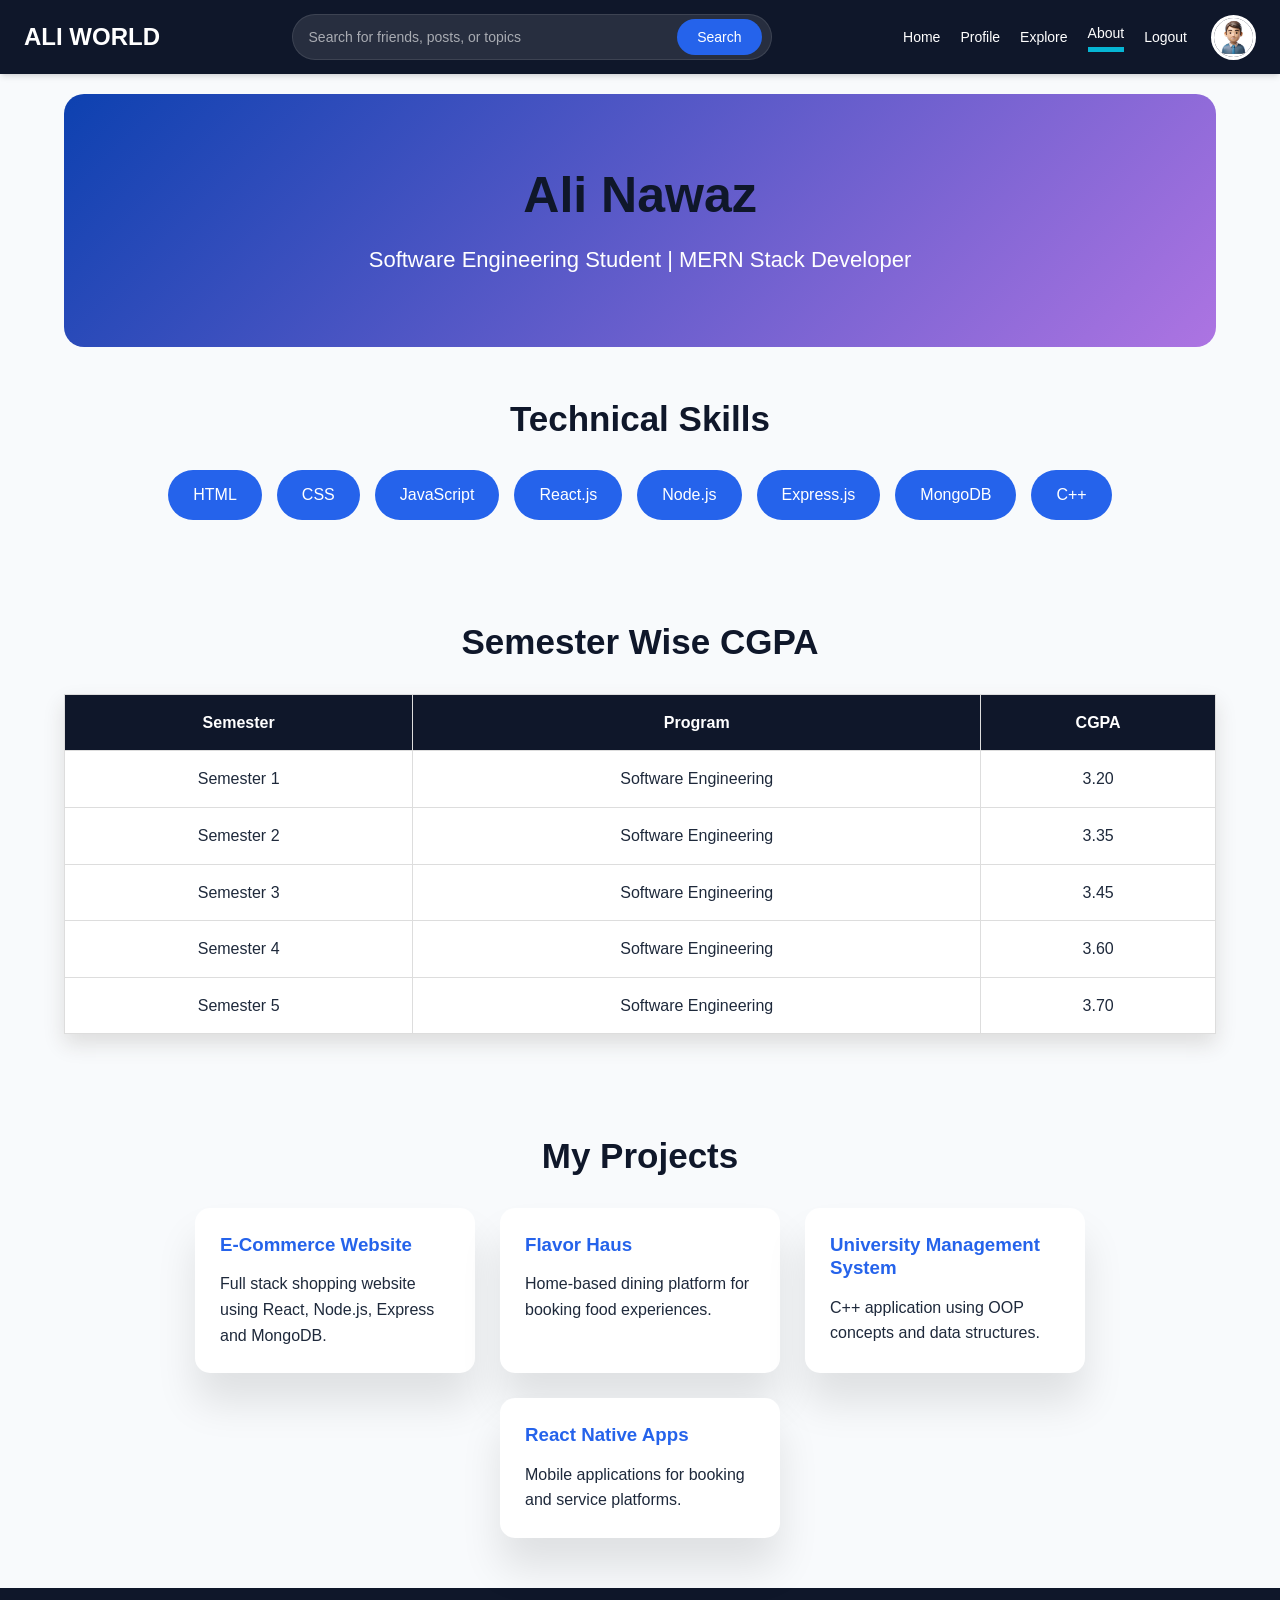
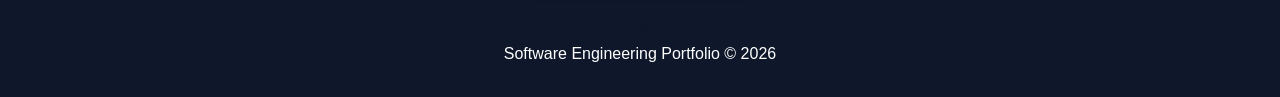
==== about.html @ 3eafa237 "Initial commit" ====
<!DOCTYPE html>
<html lang="en">

<head>

<meta charset="UTF-8">
<meta name="viewport" content="width=device-width, initial-scale=1.0">
 <link rel="stylesheet" href="styles.css">
<title>Ali Nawaz Portfolio</title>


<style>

/* ===== Reset ===== */

*{
    margin:0;
    padding:0;
    box-sizing:border-box;
}

body{
    font-family:Arial, Helvetica, sans-serif;
    background:#f8fafc;
    color:#1e293b;
}

/*
.sticky-header{

    position:sticky;
    top:0;
    z-index:100;
    background:#0f172a;

    padding:15px 0;

}

.container{
    width:90%;
    max-width:1200px;

    margin:auto;

}

.header-container{

    display:flex;
    align-items:center;
    justify-content:space-between;
    gap:25px;

}


.logo{

    color:white;

    font-size:30px;
    font-weight:bold;
    text-decoration:none;

}



.logo span{

    color:#38bdf8;

}



.search-form{

    display:flex;
    flex:1;
    max-width:400px;
}


.search-input{

    width:100%;
    padding:10px 15px;
    border:1px solod ;
    outline:none;

    border-radius:8px 0 0 8px;

}
/*
.search-input::placeholder{
    background-color: #1e293b;
}
    */

.search-input:focus{

         background-color: #928c97;
         color:black;
         box-shadow:0 10px 20px #ddd;
         transition: all 0.15s cubic-bezier(0.4, 0, 0.2, 1);
}



.search-btn{
    padding:10px 20px;
    border:none;
    background:#2563eb;
    color:white;

    cursor:pointer;
    border-radius:0 8px 8px 0;

}
.search-btn:hover{
    background-color: #38bdf8;
}

*/


.header-right{
    display:flex;
    align-items:center;
    gap:20px;
}


.nav-links{
    display:flex;
    gap:20px;

}

.nav-link{
    color:white;
    text-decoration:none;

}


.nav-link:hover,
.active{

    color:#38bdf8;
}


.header-avatar{

    width:45px;

    height:45px;
    border-radius:50%;
    object-fit:cover;
    border:3px solid white;

}



.hero{

    padding:70px 20px;
    margin-top: 20px;
    text-align:center;
      border-radius:20px;
    background:

    linear-gradient(
        135deg,
        #0d41b0,
        #ad74e2
    );

    color:white;

}

.hero h1{
    font-size:50px;
}

.hero p{
    margin-top:15px;
    font-size:22px;
}








section{

    width:90%;

    max-width:1200px;

    margin:auto;

    padding:50px 0;

}



.title{

    text-align:center;

    font-size:35px;

    margin-bottom:30px;

}





/* ===== Skills Flex ===== */


.skills{

    display:flex;

    flex-wrap:wrap;

    justify-content:center;

    gap:15px;

}



.skill{

    background:#2563eb;

    color:white;

    padding:12px 25px;

    border-radius:30px;

}





/* ===== CGPA Table ===== */


table{

    width:100%;

    border-collapse:collapse;

    background:white;
    box-shadow:0 10px 20px #ddd;

}


th{
    background:#0f172a;
    color:white;

}



th,td{

    padding:15px;
    text-align:center;
    border:1px solid #ddd;

}


tr:hover{
    background:#eff6ff;

}





/* ===== Projects Flex ===== */


.projects{
    display:flex;
    flex-wrap:wrap;
    justify-content:center;
    gap:25px;

}

.card{
    width:280px;
    background:white;

    padding:25px;

    border-radius:15px;
    box-shadow:0 30px 40px rgba(0,0,0,.1);
    transition:.3s;

}

.card:hover{
    transform:translateY(10px);
}


.card h3{
    color:#2563eb;
    margin-bottom:15px;

}

/* Footer */


footer{

    background:#0f172a;

    color:white;
    text-align:center;
    padding:30px;

}

/*
.nav-link{
    
}
*/


@media(max-width:900px){
.header-container{
    flex-direction:column;
}
.header-right{
    flex-direction:column;
}
.nav-links{
    flex-wrap:wrap;
    justify-content:center;
}


}
</style>
</head>
<body>


<!--------------

/*
<header class="sticky-header">
<div class="container header-container">


<a href="#" class="logo">
ALI<span>World</span>
</a>


<form class="search-form">

<input 
type="text"
class="search-input"
placeholder="Search..."
>
 
<button class="search-btn">
Search
</button>

</form>




<div class="header-right">

<nav class="nav-links">

          <a class="nav-link " href="index.html">Home</a>
          <a class="nav-link" href="profile.html">Profile</a>
          <a class="nav-link" href="explore.html">Explore</a>
             <a href="about.html" class="nav-link active">About</a>
          <a class="nav-link" href="auth.html">Logout</a>
        </nav>

</nav>


<img src="avatar.jfif" class="header-avatar">


</div>


</div>

</header>

---->

 <header class="sticky-header">
    <div class="container header-container">
      <div class="logo">
        ALI WORLD
      </div>
      
      <form class="search-form">
        <input type="search"  class="search-input" name="search" placeholder="Search for friends, posts, or topics">
        <button type="submit" class="search-btn" style="border-radius:19px; margin-right:5px">Search</button>
      
      </form>
      
      <div class="header-right">
        <nav class="nav-links" aria-label="main navigation">
          <a class="nav-link" href="index.html">Home</a>
          <a class="nav-link" href="profile.html">Profile</a>
          <a class="nav-link" href="explore.html">Explore</a>
             <a href="about.html" class="nav-link active">About</a>
          <a class="nav-link" href="auth.html">Logout</a>
        </nav>
        
        <img src="./images/avatar.jfif" alt="Profile avatar" class="header-avatar">
      </div>
    </div>
  </header>



<section class="hero">

<h1>
Ali Nawaz
</h1>


<p>
Software Engineering Student | MERN Stack Developer
</p>


</section>






<!-- Skills -->


<section id="skills">


<h2 class="title">
Technical Skills
</h2>


<div class="skills">


<div class="skill">HTML</div>

<div class="skill">CSS</div>

<div class="skill">JavaScript</div>

<div class="skill">React.js</div>

<div class="skill">Node.js</div>

<div class="skill">Express.js</div>

<div class="skill">MongoDB</div>

<div class="skill">C++</div>


</div>


</section>







<!-- CGPA -->


<section id="education">

<h2 class="title">
Semester Wise CGPA
</h2>

<table>
   <tr>
      <th>Semester</th>
      <th>Program</th>
      <th>CGPA</th>

   </tr>

   <tr>
      <td>Semester 1</td>
      <td>Software Engineering</td>
      <td>3.20</td>
   </tr>

    <tr>
      <td>Semester 2</td>
      <td>Software Engineering</td>
    <td>3.35</td>
    </tr>

     <tr>
       <td>Semester 3</td>
       <td>Software Engineering</td>
       <td>3.45</td>
     </tr>

     <tr>
       <td>Semester 4</td>
        <td>Software Engineering</td>
      <td>3.60</td>
      </tr>

      <tr>
        <td>Semester 5</td>
        <td>Software Engineering</td>
        <td>3.70</td>
    </tr>
</table>

</section>




<!-- Projects -->


<section id="projects">
    <h2 class="title">
         My Projects
    </h2>

        <div class="projects">
            <div class="card">
                <h3>E-Commerce Website</h3>

            <p>
            Full stack shopping website using React,
            Node.js, Express and MongoDB.
            </p>

        </div>


           <div class="card">
                <h3>Flavor Haus</h3>
                 <p>
                     Home-based dining platform for booking
                     food experiences.
                </p>

            </div>


             <div class="card">
               <h3>University Management System</h3>
                <p>
                  C++ application using OOP concepts 
                and data structures.
                    </p>

              </div>




                <div class="card">
                 <h3>React Native Apps</h3>
                 <p>
                    Mobile applications for booking and
                     service platforms.
                </p>

                </div>
          </div>

</section>



<footer>

<h3>Ali Nawaz</h3>

<p>
Software Engineering Portfolio © 2026
</p>

</footer>



</body>

</html>
---- styles.css ----
@import url('https://fonts.googleapis.com/css2?family=Inter:wght@300;400;500;600;700&display=swap');

/* CSS Reset */
* {
    box-sizing: border-box;
    margin: 0;
    padding: 0;
}

/* CSS Variables */
:root {
    --primary: #4f46e5;
    --primary-hover: #4338ca;
    --primary-light: rgba(235, 97, 131, 0.212);
    --text: #0f172a;
    --text-muted: #64748b;
    --text-light: #f8fafc;
    --bg: #f1f5f9;
    --border: #e2e8f0;
    --card: #ffffff;
    --accent: #06b6d4;
    --accent-hover: #0891b2;
    --header-bg: #0f172a;
    
    /* Shadows */
    --shadow-sm: 0 1px 3px 0 rgba(0, 0, 0, 0.1), 0 1px 2px -1px rgba(0, 0, 0, 0.1);
    --shadow-md: 0 4px 6px -1px rgba(0, 0, 0, 0.1), 0 2px 4px -2px rgba(0, 0, 0, 0.1);
    --shadow-lg: 0 10px 15px -3px rgba(0, 0, 0, 0.1), 0 4px 6px -4px rgba(0, 0, 0, 0.1);
    --shadow-xl: 0 20px 25px -5px rgba(0, 0, 0, 0.1), 0 8px 10px -6px rgba(0, 0, 0, 0.1);
    
    /* Transitions */
    --transition-all: all 0.3s cubic-bezier(0.4, 0, 0.2, 1);
    --transition-fast: all 0.15s cubic-bezier(0.4, 0, 0.2, 1);
}

/* Base Styles */
body {
    font-family: 'Inter', sans-serif;
    font-size: 16px;
    line-height: 1.6;
    color: var(--text);
    background-color: var(--bg);
}

a {
    color: inherit;
    text-decoration: none;
}

/* Layout MAIN Container */
.container {
    max-width: 1400px;
    margin: 0 auto;
    padding: 0 1.5rem;
    width: 100%;
}

/* Typography Helpers */
h1, h2, h3, h4, h5, h6 {
    font-weight: 700;
    color: var(--text);
    line-height: 1.25;
}

/* Reusable Buttons */
.btn {
    display: inline-flex;
    align-items: center;
    justify-content: center;
    padding: 0.625rem 1.25rem;
    font-size: 0.875rem;
    font-weight: 500;
    border-radius: 8px;
   
    cursor: pointer;
    transition: var(--transition-fast);
    text-decoration: none;
    outline: none;
}

.btn-primary {
    background-color: var(--primary);
    color: white;
}

.btn-primary:hover {
    background-color: var(--primary-hover);
}

.btn-primary:active {
    transform: scale(0.96);
}

.btn-secondary {
    background-color: transparent;
    border-color: var(--primary);
    color: var(--primary);
}

.btn-secondary:hover {
    background-color: var(--primary-light);
}

.btn-secondary:active {
    transform: scale(0.96);
}

.btn-ghost {
    background-color: transparent;
    color: var(--text-muted);
}

.btn-ghost:hover {
    background-color: rgba(0, 0, 0, 0.04);
    color: var(--text);
}

.btn-ghost:active {
    transform: scale(0.96);
}

.btn-full {
    width: 100%;
}

/* Sticky Header */
.sticky-header {
    position: sticky;
    top: 0;
    z-index: 100;
    background-color: var(--header-bg);
    color: white;
    box-shadow: var(--shadow-md);
    padding: 0.875rem 0;
}

.header-container {
    display: flex;
    align-items: center;
    justify-content: space-between;
    gap: 1rem;
}

.logo {
    font-size: 1.5rem;
    font-weight: 700;
    color: #ffffff;
    display: flex;
   
    align-items: center;
    gap: 0.5rem;
}


.logo:hover{
     text-decoration: underline;
     color:#1e1b4b;
}



/* Search Bar in Header */
.search-form {
    display: flex;
    align-items: center;
    max-width: 480px;
    width: 100%;
    background-color: rgba(255, 255, 255, 0.1);
    border-radius: 9999px;
    padding: 0.25rem 0.25rem 0.25rem 1rem;
    border: 1px solid rgba(255, 255, 255, 0.1);
    transition: var(--transition-fast);
}

.search-form:focus-within {
    background-color: rgba(255, 255, 255, 0.15);
    border-color: rgba(255, 255, 255, 0.25);
}

.search-input {
    flex: 1;
    background: transparent;
    border: none;
    color: white;
    font-size: 0.875rem;
    outline: none;
}

.search-input::placeholder {
    color: rgba(255, 255, 255, 0.6);
}

.search-btn {
    background-color: var(--primary);
    color: white;
    border: none;
    border-radius: 9999px;
    padding: 0.4rem 1.25rem;
    font-size: 0.875rem;
    font-weight: 500;
    cursor: pointer;
    transition: var(--transition-fast);
}


.search-btn:hover {
    background-color: var(--primary-hover);
}

/* Header Right Area */
.header-right {

    /*--------padding-r: 190px;------------------*/
    
    display: flex;
    align-items: center;
    gap: 1.5rem;
}

.nav-links {
    display: flex;
    align-items: center;
    gap: 1.25rem;
}

.nav-link {
    color: rgba(255, 255, 255, 0.8);
    font-size: 0.875rem;
    font-weight: 500;
    transition: var(--transition-fast);
}

.nav-link:hover, .nav-link.active {
    color: white;
}

.nav-link.active {
    border-bottom: 5px solid var(--accent);
    padding-bottom: 2px;
}


.header-avatar {
    width: 43px;
    height: 43px;

    border-radius: 50%;
    border: 2px solid var(--accent);
   
    cursor: pointer;
    transition: var(--transition-fast);
}

.header-avatar:hover {
    transform: scale(1.05);
}

/*-------------------------Header-----------------*/

/* Page Layout Grid */
.page-layout {
    display: grid;
    grid-template-columns: 1fr;
    gap: 1.5rem;
    padding: 2rem 0;
}


/* Left Side */
.left-sidebar {
    display: flex;
    flex-direction: column;
    gap: 1.5rem;
}

.profile-card {
    background: var(--card);
    border-radius: 16px;
    box-shadow: var(--shadow-sm);
    padding: 1.5rem;
    text-align: center;
    border: 1px solid var(--border);
}


.profile-card-avatar {
    width: 96px;
    height: 96px;
    border-radius: 50%;
    border: 5px solid var(--primary);
    padding: 2px;
    object-fit: cover;
    margin: 0 auto 1rem;

    animation: rotateborder 2s linear 10;
}
@keyframes rotateborder {
    from {
        transform: rotate(0deg);
    }
    to {
        transform: rotate(360deg);
    }
}

/*

.profile-card-avatar {
    position: relative;
    width: 96px;
    height: 96px;
    margin: 0 auto 1rem;
}

.profile-card-avatar img {
    width: 100%;
    height: 100%;
    border-radius: 50%;
    object-fit: cover;
    display: block;
}

.profile-card-avatar::before {
    content: "";
    position: absolute;
    inset: -6px;
    border: 6px solid var(--primary);
    border-top-color: #ff9800;
    border-radius: 50%;
    animation: rotateBorder 2s linear infinite;
}

@keyframes rotateBorder {
    from {
        transform: rotate(0deg);
    }
    to {
        transform: rotate(360deg);
    }
}

*/


.profile-card-name {
    font-size: 1.25rem;
    font-weight: 700;
    margin-bottom: 0.25rem;
}

.profile-card-title {
    font-size: 0.875rem;
    color: var(--text-muted);
    margin-bottom: 1.25rem;
}

.sidebar-stats {
    display: grid;
    grid-template-columns: repeat(3, 1fr);
    gap: 0.5rem;
    margin-bottom: 1.25rem;
}

.sidebar-stat-box {
    background-color: var(--bg);
    border-radius: 8px;
    padding: 0.5rem;
    text-align: center;
}

.sidebar-stat-num {
    display: block;
    font-size: 1rem;
    font-weight: 700;
    color: var(--text);
}

.sidebar-stat-label {
    font-size: 0.75rem;
    color: var(--text-muted);
}

.profile-card-bio {
    background: #f8fafc;
    border-left: 3px solid var(--accent);
    padding: 0.75rem 1rem;
    text-align: left;
    font-size: 0.875rem;
    color: var(--text-muted);
    border-radius: 0 8px 8px 0;
    margin-bottom: 1.25rem;
    line-height: 1.5;
}

.sidebar-menu {
    background: var(--card);
    border-radius: 12px;
    box-shadow: var(--shadow-sm);
    padding: 0.75rem;
    border: 1px solid var(--border);
    display: flex;
    flex-direction: column;
    gap: 0.25rem;
}






.menu-item {
    display: flex;
    align-items: center;
    gap: 0.75rem;
    padding: 0.75rem 1rem;
    border-radius: 8px;
    font-size: 0.875rem;
    font-weight: 500;
    color: var(--text-muted);
    transition: var(--transition-fast);
}

.menu-item:hover, .menu-item.active {
    background-color: var(--bg);
    color: var(--primary);
}

.menu-item svg {
    width: 20px;
    height: 20px;
    fill: currentColor;
}

/* Feed Column */
.main-feed {
    display: flex;
    flex-direction: column;
    gap: 1.5rem;
}

.feed-header {
    display: flex;
    align-items: center;
    justify-content: space-between;
    background: var(--card);
    padding: 1rem 1.5rem;
    border-radius: 12px;
    border: 1px solid var(--border);
    box-shadow: var(--shadow-sm);
}

.feed-title {
    font-size: 1.25rem;
    font-weight: 700;
}

.feed-actions {
    display: flex;
    gap: 0.5rem;
}

.action-circle-btn {
    width: 40px;
    height: 40px;
    border-radius: 80%;
    background-color: var(--primary);
    color: white;
    
    border: none;
    display: flex;

    align-items: center;
    justify-content: center;
    cursor: pointer;
    transition: var(--transition-fast);
}

.action-circle-btn:hover {
    background-color: var(--primary-hover);
    transform: translateY(-2px);
}

.action-circle-btn:active {
    transform: translateY(0) scale(0.95);
}

.action-circle-btn.btn-cyan {
    background-color: var(--accent);
}

.action-circle-btn.btn-cyan:hover {
    background-color: var(--accent-hover);
}


/*  posting and images
*/
.post-card {
    background: var(--card);
    border-radius: 19px;
    border: 1px solid var(--border);
    box-shadow: var(--shadow-sm);
    padding: 1.5rem;
    transition: var(--transition-all);
}

.post-card:hover {
    transform: translateY(7px);
    box-shadow: var(--shadow-lg);
}

.post-author {
    display: flex;
    align-items: center;
    gap: 0.75rem;
    margin-bottom: 1rem;
}

.author-avatar {
    width: 40px;
    height: 40px;
    border-radius: 50%;
    object-fit: cover;
}

.author-info {
    display: flex;
    flex-direction: column;
}

.author-name {
    font-size: 0.875rem;
    font-weight: 600;
}

.text-muted {
    color: var(--text-muted);
}

.post-time {
    font-size: 0.75rem;
    color: var(--text-muted);
}

.post-title {
    font-size: 1.125rem;
    font-weight: 700;
    color: var(--primary);
    margin-bottom: 0.5rem;
}

.post-content {
    font-size: 0.95rem;
    color: var(--text);
    margin-bottom: 1rem;
    line-height: 1.6;
}

.post-image {
    width: 100%;
    border-radius: 14px;
    margin-bottom: 1rem;
    object-fit: cover;
    max-height: 360px;
}

.post-footer {
    display: flex;
    align-items: center;
    justify-content: space-between;
    padding-top: 1rem;
    border-top: 1px solid var(--border);
}

.post-actions {
    display: flex;
    gap: 0.5rem;
    width: 100%;
}

.post-action-btn {
    flex: 1;
    display: flex;
    align-items: center;
    justify-content: center;
    gap: 0.5rem;
    
    padding: 0.625rem;
    background: transparent;
    border: none;
    border-radius: 8px;
    color: var(--text-muted);
    font-size: 0.875rem;
    font-weight: 500;
    cursor: pointer;
    transition: var(--transition-fast);
}

.post-action-btn:hover {
    background-color: var(--bg);
    color: var(--primary);
}

.post-action-btn:active {
    transform: scale(0.95);
}

.post-action-btn svg {
    width: 18px;
    height: 18px;
    
}










/* Right Sidebar (Suggestions / Trends) */
.right-sidebar {
    display: flex;
    flex-direction: column;
    gap: 1.5rem;
}

.sidebar-widget {
    background: var(--card);
    border-radius: 12px;
    box-shadow: var(--shadow-sm);
    padding: 1.5rem;
    border: 1px solid var(--border);
}

.widget-title {
    font-size: 1rem;
    font-weight: 700;
    margin-bottom: 1rem;
    padding-bottom: 0.5rem;
    border-bottom: 1px solid var(--border);
}

.suggestion-list {
    display: flex;
    flex-direction: column;
    gap: 1rem;
}

.suggestion-item {
    display: flex;
    align-items: center;
    justify-content: space-between;
}

.suggestion-user {
    display: flex;
    align-items: center;
    gap: 0.75rem;
}

.suggestion-avatar {
    width: 36px;
    height: 36px;
    border-radius: 50%;
    object-fit: cover;
}

.suggestion-details {
    display: flex;
    flex-direction: column;
}

.suggestion-name {
    font-size: 0.875rem;
    font-weight: 600;
}

.suggestion-mutual {
    font-size: 0.75rem;
    color: var(--text-muted);
}

.trend-list {
    display: flex;
    flex-direction: column;
    gap: 0.75rem;
}

.trend-item {
    display: flex;
    flex-direction: column;
}

.trend-tag {
    font-size: 0.875rem;
    font-weight: 600;
    color: var(--primary);
}

.trend-posts {
    font-size: 0.75rem;
    color: var(--text-muted);
}



.footer {
    text-align: center;
    padding: 1.5rem 0;
    color: var(--text-muted);
    font-size: 0.95rem;
    color:white;
    background:linear-gradient(to right, rgb(220, 233, 40), rgb(1, 9, 53));;
}









/* Now Profile Page Layout */
.profile-container {
    max-width: 1000px;
    margin: 2rem auto;
    padding: 0 1.5rem;
}

.profile-header {
    background: var(--card);
    border-radius: 16px;
    border: 1px solid var(--border);
    box-shadow: var(--shadow-sm);
    overflow: hidden;
    margin-bottom: 2rem;
}

/* 
.cover-image {
    position: relative;
    height: 260px;
    background: linear-gradient(135deg, #4f46e5 0%, #d91ddf 100%);
    overflow: hidden;
}

.cover-image::after {
    content: '';
    position: absolute;
    top: 0;
    left: 0;
    width: 100%;
    height: 100%;
    background: linear-gradient(to bottom, rgba(15, 23, 42, 0) 40%, rgba(186, 27, 85, 0.65) 100%);
    pointer-events: none;
}
*/

.cover-image {
    position:relative;
    height:300px;
    overflow:hidden;
}


.cover-image::before {

    content:"";

    position:absolute;
    inset:0;

    background-size:cover;
    background-position:center;

    animation:bgChange 10s infinite;

}


@keyframes bgChange {

    0%,45% {
        background-image:url("ia.jfif");
    }

    55%,100% {
        background-image:url("images11.jfif");
    }

}

.profile-info-section {
    position: relative;
    padding: 0 2rem 2rem;
    text-align: center;
}

.profile-avatar-wrapper {
    position: relative;
    margin-top: -99px;
    display: inline-block;
    z-index: 10;
}



/*
.profile-avatar {
    width: 150px;
    height: 150px;
    border-radius: 50%;

    border: 7px solid var(--card);
    box-shadow: var(--shadow-lg);
    object-fit: cover;
    background-color: var(--card);
}
*/
.profile-avatar-wrapper {
    width: 164px;
    height: 164px;

    border-radius: 50%;
    position: relative;

    display: flex;
    justify-content: center;
    align-items: center;

    overflow: hidden;
}


/* Rotating border */
.profile-avatar-wrapper::before {

    content: "";

    position: absolute;

    width: 200%;
    height: 200%;

    background: conic-gradient(
        var(--primary),
        #0f020d,
        #ff00aa,
        var(--primary)
    );

    animation: rotateBorder 3s linear infinite;
}


/* Image */
.profile-avatar {

    width: 150px;
    height: 150px;

    border-radius: 50%;

    object-fit: cover;

    background-color: var(--card);

    position: absolute;

    z-index: 1;

    border: 12px solid var(--card);

    box-shadow: var(--shadow-lg);
}


@keyframes rotateBorder {

    from {
        transform: rotate(0deg);
    }

    to {
        transform: rotate(360deg);
    }

}


.profile-name {
    font-size: 1.75rem;
    font-weight: 700;
    margin-top: 1rem;
}

.profile-tagline {
    font-size: 1rem;
    color: var(--text-muted);
    margin-top: 0.25rem;
}

.profile-stats-row {
    display: flex;
    justify-content: center;
    gap: 7rem;
    margin-top: 1.5rem;
    padding: 1rem 2rem;
    background: linear-gradient(135deg, #4f46e5 0%, #f003f8 100%);
    border-radius: 12px;
}





.profile-stat-item {
    display: flex;
    flex-direction: column;
    align-items: center;
}

.profile-stat-number {
    font-size: 1.5rem;
    font-weight: 700;
    color: var(--text);
}

.profile-stat-label {
    font-size: 0.875rem;
    color: var(--text-muted);
    text-transform: uppercase;
    letter-spacing: 0.05em;
    margin-top: 0.125rem;
}

.profile-actions-row {
    display: flex;
    justify-content: center;
    gap: 1rem;
    margin-top: 1.5rem;
}




.profile-content-section {
    background: var(--card);
    border-radius: 16px;
    border: 1px solid var(--border);
    box-shadow: var(--shadow-sm);
    padding: 2rem;
}

.section-title {
    font-size: 1.25rem;
    font-weight: 700;
    margin-bottom: 1.5rem;
    display: flex;
    align-items: center;
    gap: 0.5rem;
}

.section-title span {
    color: var(--text-muted);
    font-weight: 200;
}



.post-grid {
    display: grid;
   /* grid-template-columns: repeat(auto-fill, minmax(250px, 1fr)); */ 
      grid-template-columns: repeat(3, 255px);
    gap: 1.25rem;
}

.grid-item {
    position: relative;
    border-radius: 12px;
    overflow: hidden;
    aspect-ratio: 1 / 1;
    cursor: pointer;
    box-shadow: var(--shadow-sm);
}

.grid-item img {
    width: 100%;
    height: 100%;
    object-fit: cover;
    transition: var(--transition-all);
}



.grid-item-overlay {
    position: absolute;
    top: 0;
    left: 0;
    width: 100%;
    height: 100%;
    background-color: rgba(150, 147, 214, 0.85);
    display: flex;
    align-items: center;
    justify-content: center;
    gap: 1.5rem;
    opacity: 0;
    color: white;
    font-weight: 600;
    transition: var(--transition-all);
}

.grid-item:hover img {
    transform: scale(1.08);
}

.grid-item:hover .grid-item-overlay {
    opacity: 1;
}
















     /* Auth Page Styles */
.auth-wrapper {
    width: 100%;
    height: 100%;
    display: flex;
    flex-direction: column;
    align-items: center;
    justify-content: center;
    background: radial-gradient(circle at 10% 20%, #6b67a0 0%, #0f172a 90%);
    padding: 2rem 1.5rem;
    color: white;
}

.auth-header {
    text-align: center;
    margin-bottom: 2rem;
}

.auth-logo {
    font-size: 2.25rem;
    font-weight: 800;
    color: white;
    margin-bottom: 0.5rem;
}

.auth-logo span {
    color: var(--accent);
}

.auth-subtitle {
    color: black;
    font-size: 1rem;
}

.auth-card {
    width: 100%;
    max-width: 520px;
    background-color: var(--card);
    color: var(--text);
    border-radius: 20px;
    box-shadow: var(--shadow-xl);
    padding: 2.5rem;
    border: 1px solid rgba(255, 255, 255, 0.05);
}

.auth-card-title {
    font-size: 1.5rem;
    font-weight: 700;
    text-align: center;
    margin-bottom: 2rem;
    color: var(--text);
}


.auth-form {
    display: flex;
    flex-direction: column;
    gap: 1.25rem;
}

.form-group {
    display: flex;
    flex-direction: column;
    gap: 0.5rem;
}

.form-label {
    font-size: 0.875rem;
    font-weight: 600;
    color: var(--text);
}

.form-control {
    width: 100%;
    padding: 0.75rem 1rem;
    font-size: 0.95rem;
    color: var(--text);
    background-color: var(--bg);
    border: 1px solid var(--border);
    border-radius: 8px;
    outline: none;
    transition: var(--transition-fast);
}



.form-control::placeholder {
    color: var(--text-muted);
}

.form-control:focus {
    border-color: var(--primary);
    box-shadow: 0 0 0 4px rgba(79, 70, 229, 0.15);
    background-color: white;
}



.auth-footer-link {
    text-align: center;
    margin-top: 1.5rem;
    font-size: 0.875rem;
    color: var(--text-muted);
}

.auth-footer-link a {
    color: var(--primary);
    font-weight: 600;
    transition: var(--transition-fast);
}

.auth-footer-link a:hover {
    color: var(--primary-hover);
    text-decoration: underline;
}

.auth-footer-copyright {
    margin-top: 3rem;
    font-size: 0.8125rem;
    color: rgba(255, 255, 255, 0.4);
    text-align: center;
}















/* Explore Page*/
.exploremain {
    background: linear-gradient(135deg, #1e3a8a 0%, #1e1b4b 100%);
    color: white;
    padding: 3.5rem 2rem;
    border-radius: 12px;
    text-align: center;
    margin-bottom: 2rem;
    position: relative;
    border: 1px solid rgba(255, 255, 255, 0.05);
    box-shadow: var(--shadow-md);
}

.exploremain h1 {
    font-size: 2.25rem;
    font-weight: 800;
    color: white;
    margin-bottom: 0.75rem;
    position: relative;
    display: inline-block;
}




.exploremain p {
    font-size: 1.05rem;
    color: rgba(255, 255, 255, 0.85);
    max-width: 600px;
    margin: 0 auto;
    line-height: 1.5;
}

.trending-widget-header {
    background-color: #0f172a;
    color: white;
    padding: 1rem 1.5rem;
    font-weight: 700;
    font-size: 1.125rem;
    border-bottom: 1px solid var(--border);
}

.trending-topics-body {
    display: flex;
    flex-direction: column;
    padding: 0.75rem;
    background-color: var(--card);
}

.trending-topic-link {
    padding: 0.75rem 1rem;
    font-size: 0.95rem;
    font-weight: 600;
    color: var(--primary);
    border-radius: 8px;
    transition: var(--transition-fast);
}

.trending-topic-link:hover {
    background-color: var(--bg);
    color: var(--primary-hover);
    padding-left: 1.25rem;
}



.comment-section {
    margin-top: 1.25rem;
    padding-top: 1.25rem;
    border-top: 1px solid var(--border);
    display: flex;
    flex-direction: column;
    gap: 0.75rem;
}

.comment-item {
    display: flex;
    gap: 0.75rem;
    align-items: flex-start;
}

.comment-avatar {
    width: 32px;
    height: 32px;
    border-radius: 50%;
    object-fit: cover;
}

.comment-content {
    background-color: var(--bg);
    padding: 0.625rem 0.875rem;
    border-radius: 12px;
    flex: 1;
}

.comment-author-name {
    font-size: 0.8125rem;
    font-weight: 700;
    color: var(--text);
    margin-bottom: 0.125rem;
    display: block;
}

.comment-text {
    font-size: 0.875rem;
    color: var(--text);
    line-height: 1.4;
}

.comment-input-wrapper {
    display: flex;
    align-items: center;
    gap: 0.75rem;
    margin-top: 0.5rem;
}

.comment-input-avatar {
    width: 32px;
    height: 32px;
    border-radius: 50%;
    object-fit: cover;
}

.comment-input-field {
    flex: 1;
    background-color: var(--bg);
    border: 1px solid var(--border);
    border-radius: 20px;
    padding: 0.625rem 1rem;
    font-size: 0.875rem;

    outline: none;
    transition: var(--transition-fast);
}

.comment-input-field:focus {
    border-color: var(--primary);
    background-color: white;
    box-shadow: 0 0 0 3px rgba(79, 70, 229, 0.1);
}



/* Responsive by media query*/
@media (min-width: 750px) {
    .page-layout {
        grid-template-columns: 240px 1fr;
    }
    
    .right-sidebar {  
        display: none;
    }
}

@media (min-width: 1024px) {
    .page-layout {
        grid-template-columns: 240px 1fr 280px;
    }
    
    .right-sidebar {
        display: flex;
    }
}
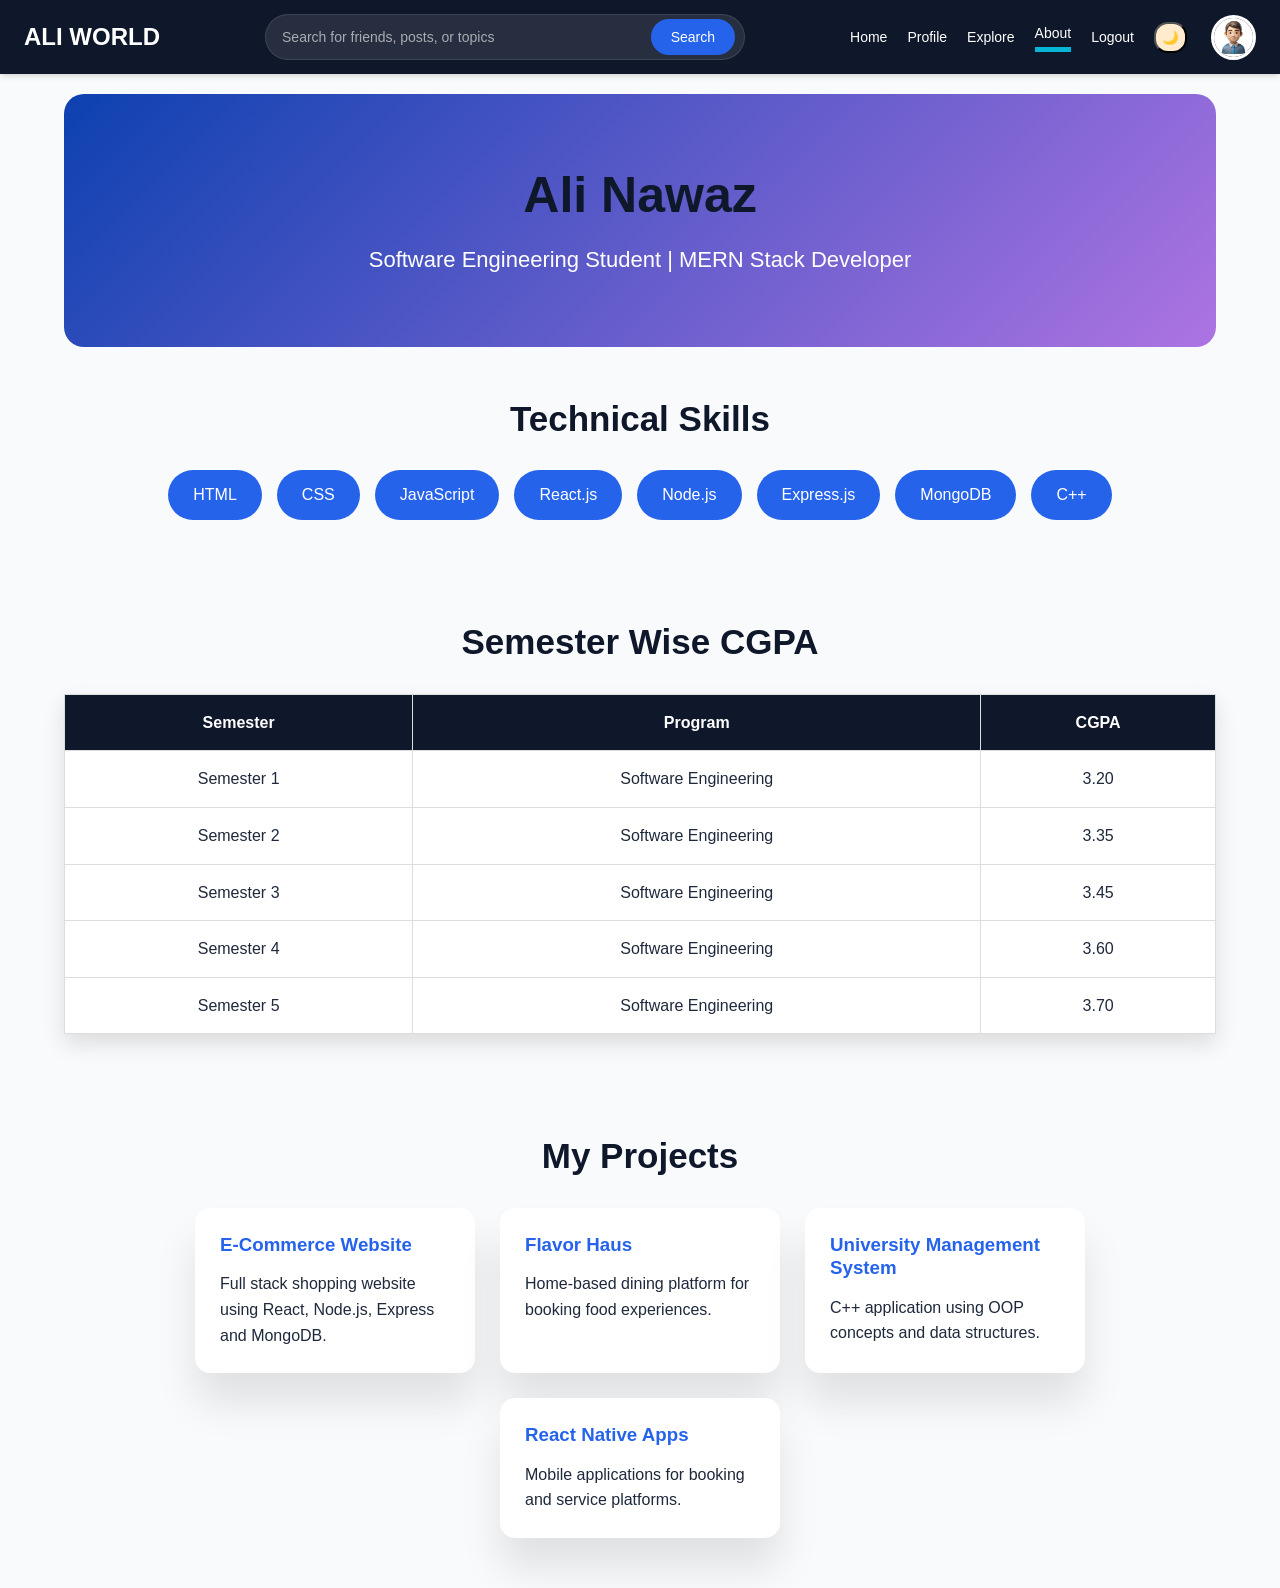
==== commit 038ceee9: "final js" ====
--- a/about.html
+++ b/about.html
@@ -3,29 +3,28 @@
 
 <head>
 
-<meta charset="UTF-8">
-<meta name="viewport" content="width=device-width, initial-scale=1.0">
- <link rel="stylesheet" href="styles.css">
-<title>Ali Nawaz Portfolio</title>
-
-
-<style>
-
-/* ===== Reset ===== */
-
-*{
-    margin:0;
-    padding:0;
-    box-sizing:border-box;
-}
-
-body{
-    font-family:Arial, Helvetica, sans-serif;
-    background:#f8fafc;
-    color:#1e293b;
-}
-
-/*
+    <meta charset="UTF-8">
+    <meta name="viewport" content="width=device-width, initial-scale=1.0">
+    <link rel="stylesheet" href="styles.css">
+    <title>Ali Nawaz Portfolio</title>
+
+
+    <style>
+        /* ===== Reset ===== */
+
+        * {
+            margin: 0;
+            padding: 0;
+            box-sizing: border-box;
+        }
+
+        body {
+            font-family: Arial, Helvetica, sans-serif;
+            background: #f8fafc;
+            color: #1e293b;
+        }
+
+        /*
 .sticky-header{
 
     position:sticky;
@@ -99,283 +98,283 @@
 }
     */
 
-.search-input:focus{
-
-         background-color: #928c97;
-         color:black;
-         box-shadow:0 10px 20px #ddd;
-         transition: all 0.15s cubic-bezier(0.4, 0, 0.2, 1);
-}
-
-
-
-.search-btn{
-    padding:10px 20px;
-    border:none;
-    background:#2563eb;
-    color:white;
-
-    cursor:pointer;
-    border-radius:0 8px 8px 0;
-
-}
-.search-btn:hover{
-    background-color: #38bdf8;
-}
-
-*/
-
-
-.header-right{
-    display:flex;
-    align-items:center;
-    gap:20px;
-}
-
-
-.nav-links{
-    display:flex;
-    gap:20px;
-
-}
-
-.nav-link{
-    color:white;
-    text-decoration:none;
-
-}
-
-
-.nav-link:hover,
-.active{
-
-    color:#38bdf8;
-}
-
-
-.header-avatar{
-
-    width:45px;
-
-    height:45px;
-    border-radius:50%;
-    object-fit:cover;
-    border:3px solid white;
-
-}
-
-
-
-.hero{
-
-    padding:70px 20px;
-    margin-top: 20px;
-    text-align:center;
-      border-radius:20px;
-    background:
-
-    linear-gradient(
-        135deg,
-        #0d41b0,
-        #ad74e2
-    );
-
-    color:white;
-
-}
-
-.hero h1{
-    font-size:50px;
-}
-
-.hero p{
-    margin-top:15px;
-    font-size:22px;
-}
-
-
-
-
-
-
-
-
-section{
-
-    width:90%;
-
-    max-width:1200px;
-
-    margin:auto;
-
-    padding:50px 0;
-
-}
-
-
-
-.title{
-
-    text-align:center;
-
-    font-size:35px;
-
-    margin-bottom:30px;
-
-}
-
-
-
-
-
-/* ===== Skills Flex ===== */
-
-
-.skills{
-
-    display:flex;
-
-    flex-wrap:wrap;
-
-    justify-content:center;
-
-    gap:15px;
-
-}
-
-
-
-.skill{
-
-    background:#2563eb;
-
-    color:white;
-
-    padding:12px 25px;
-
-    border-radius:30px;
-
-}
-
-
-
-
-
-/* ===== CGPA Table ===== */
-
-
-table{
-
-    width:100%;
-
-    border-collapse:collapse;
-
-    background:white;
-    box-shadow:0 10px 20px #ddd;
-
-}
-
-
-th{
-    background:#0f172a;
-    color:white;
-
-}
-
-
-
-th,td{
-
-    padding:15px;
-    text-align:center;
-    border:1px solid #ddd;
-
-}
-
-
-tr:hover{
-    background:#eff6ff;
-
-}
-
-
-
-
-
-/* ===== Projects Flex ===== */
-
-
-.projects{
-    display:flex;
-    flex-wrap:wrap;
-    justify-content:center;
-    gap:25px;
-
-}
-
-.card{
-    width:280px;
-    background:white;
-
-    padding:25px;
-
-    border-radius:15px;
-    box-shadow:0 30px 40px rgba(0,0,0,.1);
-    transition:.3s;
-
-}
-
-.card:hover{
-    transform:translateY(10px);
-}
-
-
-.card h3{
-    color:#2563eb;
-    margin-bottom:15px;
-
-}
-
-/* Footer */
-
-
-footer{
-
-    background:#0f172a;
-
-    color:white;
-    text-align:center;
-    padding:30px;
-
-}
-
-/*
+        .search-input:focus {
+
+            background-color: #928c97;
+            color: black;
+            box-shadow: 0 10px 20px #ddd;
+            transition: all 0.15s cubic-bezier(0.4, 0, 0.2, 1);
+        }
+
+
+
+        .search-btn {
+            padding: 10px 20px;
+            border: none;
+            background: #2563eb;
+            color: white;
+
+            cursor: pointer;
+            border-radius: 0 8px 8px 0;
+
+        }
+
+        .search-btn:hover {
+            background-color: #38bdf8;
+        }
+
+        */ .header-right {
+            display: flex;
+            align-items: center;
+            gap: 20px;
+        }
+
+
+        .nav-links {
+            display: flex;
+            gap: 20px;
+
+        }
+
+        .nav-link {
+            color: white;
+            text-decoration: none;
+
+        }
+
+
+        .nav-link:hover,
+        .active {
+
+            color: #38bdf8;
+        }
+
+
+        .header-avatar {
+
+            width: 45px;
+
+            height: 45px;
+            border-radius: 50%;
+            object-fit: cover;
+            border: 3px solid white;
+
+        }
+
+
+
+        .hero {
+
+            padding: 70px 20px;
+            margin-top: 20px;
+            text-align: center;
+            border-radius: 20px;
+            background:
+
+                linear-gradient(135deg,
+                    #0d41b0,
+                    #ad74e2);
+
+            color: white;
+
+        }
+
+        .hero h1 {
+            font-size: 50px;
+        }
+
+        .hero p {
+            margin-top: 15px;
+            font-size: 22px;
+        }
+
+
+
+
+
+
+
+
+        section {
+
+            width: 90%;
+
+            max-width: 1200px;
+
+            margin: auto;
+
+            padding: 50px 0;
+
+        }
+
+
+
+        .title {
+
+            text-align: center;
+
+            font-size: 35px;
+
+            margin-bottom: 30px;
+
+        }
+
+
+
+
+
+        /* ===== Skills Flex ===== */
+
+
+        .skills {
+
+            display: flex;
+
+            flex-wrap: wrap;
+
+            justify-content: center;
+
+            gap: 15px;
+
+        }
+
+
+
+        .skill {
+
+            background: #2563eb;
+
+            color: white;
+
+            padding: 12px 25px;
+
+            border-radius: 30px;
+
+        }
+
+
+
+
+
+        /* ===== CGPA Table ===== */
+
+
+        table {
+
+            width: 100%;
+
+            border-collapse: collapse;
+
+            background: white;
+            box-shadow: 0 10px 20px #ddd;
+
+        }
+
+
+        th {
+            background: #0f172a;
+            color: white;
+
+        }
+
+
+
+        th,
+        td {
+
+            padding: 15px;
+            text-align: center;
+            border: 1px solid #ddd;
+
+        }
+
+
+        tr:hover {
+            background: #eff6ff;
+
+        }
+
+
+
+
+
+        /* ===== Projects Flex ===== */
+
+
+        .projects {
+            display: flex;
+            flex-wrap: wrap;
+            justify-content: center;
+            gap: 25px;
+
+        }
+
+        .card {
+            width: 280px;
+            background: white;
+
+            padding: 25px;
+
+            border-radius: 15px;
+            box-shadow: 0 30px 40px rgba(0, 0, 0, .1);
+            transition: .3s;
+
+        }
+
+        .card:hover {
+            transform: translateY(10px);
+        }
+
+
+        .card h3 {
+            color: #2563eb;
+            margin-bottom: 15px;
+
+        }
+
+        /* Footer */
+
+
+        footer {
+
+            background: #0f172a;
+
+            color: white;
+            text-align: center;
+            padding: 30px;
+
+        }
+
+        /*
 .nav-link{
     
 }
 */
 
 
-@media(max-width:900px){
-.header-container{
-    flex-direction:column;
-}
-.header-right{
-    flex-direction:column;
-}
-.nav-links{
-    flex-wrap:wrap;
-    justify-content:center;
-}
-
-
-}
-</style>
+        @media(max-width:900px) {
+            .header-container {
+                flex-direction: column;
+            }
+
+            .header-right {
+                flex-direction: column;
+            }
+
+            .nav-links {
+                flex-wrap: wrap;
+                justify-content: center;
+            }
+
+
+        }
+    </style>
 </head>
+
 <body>
 
 
-<!--------------
+    <!--------------
 
 /*
 <header class="sticky-header">
@@ -430,215 +429,200 @@
 
 ---->
 
- <header class="sticky-header">
-    <div class="container header-container">
-      <div class="logo">
-        ALI WORLD
-      </div>
-      
-      <form class="search-form">
-        <input type="search"  class="search-input" name="search" placeholder="Search for friends, posts, or topics">
-        <button type="submit" class="search-btn" style="border-radius:19px; margin-right:5px">Search</button>
-      
-      </form>
-      
-      <div class="header-right">
-        <nav class="nav-links" aria-label="main navigation">
-          <a class="nav-link" href="index.html">Home</a>
-          <a class="nav-link" href="profile.html">Profile</a>
-          <a class="nav-link" href="explore.html">Explore</a>
-             <a href="about.html" class="nav-link active">About</a>
-          <a class="nav-link" href="auth.html">Logout</a>
-        </nav>
-        
-        <img src="./images/avatar.jfif" alt="Profile avatar" class="header-avatar">
-      </div>
-    </div>
-  </header>
-
-
-
-<section class="hero">
-
-<h1>
-Ali Nawaz
-</h1>
-
-
-<p>
-Software Engineering Student | MERN Stack Developer
-</p>
-
-
-</section>
-
-
-
-
-
-
-<!-- Skills -->
-
-
-<section id="skills">
-
-
-<h2 class="title">
-Technical Skills
-</h2>
-
-
-<div class="skills">
-
-
-<div class="skill">HTML</div>
-
-<div class="skill">CSS</div>
-
-<div class="skill">JavaScript</div>
-
-<div class="skill">React.js</div>
-
-<div class="skill">Node.js</div>
-
-<div class="skill">Express.js</div>
-
-<div class="skill">MongoDB</div>
-
-<div class="skill">C++</div>
-
-
-</div>
-
-
-</section>
-
-
-
-
-
-
-
-<!-- CGPA -->
-
-
-<section id="education">
-
-<h2 class="title">
-Semester Wise CGPA
-</h2>
-
-<table>
-   <tr>
-      <th>Semester</th>
-      <th>Program</th>
-      <th>CGPA</th>
-
-   </tr>
-
-   <tr>
-      <td>Semester 1</td>
-      <td>Software Engineering</td>
-      <td>3.20</td>
-   </tr>
-
-    <tr>
-      <td>Semester 2</td>
-      <td>Software Engineering</td>
-    <td>3.35</td>
-    </tr>
-
-     <tr>
-       <td>Semester 3</td>
-       <td>Software Engineering</td>
-       <td>3.45</td>
-     </tr>
-
-     <tr>
-       <td>Semester 4</td>
-        <td>Software Engineering</td>
-      <td>3.60</td>
-      </tr>
-
-      <tr>
-        <td>Semester 5</td>
-        <td>Software Engineering</td>
-        <td>3.70</td>
-    </tr>
-</table>
-
-</section>
-
-
-
-
-<!-- Projects -->
-
-
-<section id="projects">
-    <h2 class="title">
-         My Projects
-    </h2>
+    <header class="sticky-header">
+        <div class="container header-container">
+            <div class="logo">
+                ALI WORLD
+            </div>
+
+            <form class="search-form">
+                <input type="search" class="search-input" name="search"
+                    placeholder="Search for friends, posts, or topics">
+                <button type="submit" class="search-btn" style="border-radius:19px; margin-right:5px">Search</button>
+
+            </form>
+
+            <div class="header-right">
+                <nav class="nav-links" aria-label="main navigation">
+                    <a class="nav-link" href="index.html">Home</a>
+                    <a class="nav-link" href="profile.html">Profile</a>
+                    <a class="nav-link" href="explore.html">Explore</a>
+                    <a href="about.html" class="nav-link active">About</a>
+                    <a class="nav-link" href="auth.html">Logout</a>
+                    <button id="themeBtn" style="background-color: blanchedalmond; border-radius: 14px; padding:6px">🌙</button>
+                </nav>
+
+                <img src="./images/avatar.jfif" alt="Profile avatar" class="header-avatar">
+            </div>
+        </div>
+    </header>
+
+
+
+    <section class="hero">
+
+        <h1>
+            Ali Nawaz
+        </h1>
+
+
+        <p>
+            Software Engineering Student | MERN Stack Developer
+        </p>
+
+
+    </section>
+
+
+
+
+
+
+    <!-- Skills -->
+
+
+    <section id="skills">
+
+
+        <h2 class="title">
+            Technical Skills
+        </h2>
+
+
+        <div class="skills">
+
+
+            <div class="skill">HTML</div>
+
+            <div class="skill">CSS</div>
+
+            <div class="skill">JavaScript</div>
+
+            <div class="skill">React.js</div>
+
+            <div class="skill">Node.js</div>
+
+            <div class="skill">Express.js</div>
+
+            <div class="skill">MongoDB</div>
+
+            <div class="skill">C++</div>
+
+
+        </div>
+
+
+    </section>
+
+
+
+
+
+
+
+    <!-- CGPA -->
+
+
+    <section id="education">
+
+        <h2 class="title">
+            Semester Wise CGPA
+        </h2>
+
+        <table>
+            <tr>
+                <th>Semester</th>
+                <th>Program</th>
+                <th>CGPA</th>
+
+            </tr>
+
+            <tr>
+                <td>Semester 1</td>
+                <td>Software Engineering</td>
+                <td>3.20</td>
+            </tr>
+
+            <tr>
+                <td>Semester 2</td>
+                <td>Software Engineering</td>
+                <td>3.35</td>
+            </tr>
+
+            <tr>
+                <td>Semester 3</td>
+                <td>Software Engineering</td>
+                <td>3.45</td>
+            </tr>
+
+            <tr>
+                <td>Semester 4</td>
+                <td>Software Engineering</td>
+                <td>3.60</td>
+            </tr>
+
+            <tr>
+                <td>Semester 5</td>
+                <td>Software Engineering</td>
+                <td>3.70</td>
+            </tr>
+        </table>
+
+    </section>
+
+
+    <section id="projects">
+        <h2 class="title">
+            My Projects
+        </h2>
 
         <div class="projects">
             <div class="card">
                 <h3>E-Commerce Website</h3>
 
-            <p>
-            Full stack shopping website using React,
-            Node.js, Express and MongoDB.
-            </p>
-
+                <p>
+                    Full stack shopping website using React,
+                    Node.js, Express and MongoDB.
+                </p>
+
+            </div>
+
+
+            <div class="card">
+                <h3>Flavor Haus</h3>
+                <p>
+                    Home-based dining platform for booking
+                    food experiences.
+                </p>
+
+            </div>
+
+
+            <div class="card">
+                <h3>University Management System</h3>
+                <p>
+                    C++ application using OOP concepts
+                    and data structures.
+                </p>
+
+            </div>
+
+
+
+
+            <div class="card">
+                <h3>React Native Apps</h3>
+                <p>
+                    Mobile applications for booking and
+                    service platforms.
+                </p>
+
+            </div>
         </div>
 
-
-           <div class="card">
-                <h3>Flavor Haus</h3>
-                 <p>
-                     Home-based dining platform for booking
-                     food experiences.
-                </p>
-
-            </div>
-
-
-             <div class="card">
-               <h3>University Management System</h3>
-                <p>
-                  C++ application using OOP concepts 
-                and data structures.
-                    </p>
-
-              </div>
-
-
-
-
-                <div class="card">
-                 <h3>React Native Apps</h3>
-                 <p>
-                    Mobile applications for booking and
-                     service platforms.
-                </p>
-
-                </div>
-          </div>
-
-</section>
-
-
-
-<footer>
-
-<h3>Ali Nawaz</h3>
-
-<p>
-Software Engineering Portfolio © 2026
-</p>
-
-</footer>
-
-
+    </section>
+
+    <script src="javascript.js"></script>
 
 </body>
 
--- a/styles.css
+++ b/styles.css
@@ -1,5 +1,3 @@
-@import url('https://fonts.googleapis.com/css2?family=Inter:wght@300;400;500;600;700&display=swap');
-
 /* CSS Reset */
 * {
     box-sizing: border-box;
@@ -21,13 +19,13 @@
     --accent: #06b6d4;
     --accent-hover: #0891b2;
     --header-bg: #0f172a;
-    
+
     /* Shadows */
     --shadow-sm: 0 1px 3px 0 rgba(0, 0, 0, 0.1), 0 1px 2px -1px rgba(0, 0, 0, 0.1);
     --shadow-md: 0 4px 6px -1px rgba(0, 0, 0, 0.1), 0 2px 4px -2px rgba(0, 0, 0, 0.1);
     --shadow-lg: 0 10px 15px -3px rgba(0, 0, 0, 0.1), 0 4px 6px -4px rgba(0, 0, 0, 0.1);
     --shadow-xl: 0 20px 25px -5px rgba(0, 0, 0, 0.1), 0 8px 10px -6px rgba(0, 0, 0, 0.1);
-    
+
     /* Transitions */
     --transition-all: all 0.3s cubic-bezier(0.4, 0, 0.2, 1);
     --transition-fast: all 0.15s cubic-bezier(0.4, 0, 0.2, 1);
@@ -56,7 +54,12 @@
 }
 
 /* Typography Helpers */
-h1, h2, h3, h4, h5, h6 {
+h1,
+h2,
+h3,
+h4,
+h5,
+h6 {
     font-weight: 700;
     color: var(--text);
     line-height: 1.25;
@@ -71,7 +74,7 @@
     font-size: 0.875rem;
     font-weight: 500;
     border-radius: 8px;
-   
+
     cursor: pointer;
     transition: var(--transition-fast);
     text-decoration: none;
@@ -123,10 +126,15 @@
     width: 100%;
 }
 
+
+
+
+
 /* Sticky Header */
 .sticky-header {
     position: sticky;
     top: 0;
+
     z-index: 100;
     background-color: var(--header-bg);
     color: white;
@@ -146,16 +154,16 @@
     font-weight: 700;
     color: #ffffff;
     display: flex;
-   
+
     align-items: center;
     gap: 0.5rem;
 }
 
-
-.logo:hover{
-     text-decoration: underline;
-     color:#1e1b4b;
-}
+.logo:hover {
+    text-decoration: underline;
+    color: #1e1b4b;
+}
+
 
 
 
@@ -165,9 +173,11 @@
     align-items: center;
     max-width: 480px;
     width: 100%;
+
     background-color: rgba(255, 255, 255, 0.1);
     border-radius: 9999px;
     padding: 0.25rem 0.25rem 0.25rem 1rem;
+
     border: 1px solid rgba(255, 255, 255, 0.1);
     transition: var(--transition-fast);
 }
@@ -211,7 +221,7 @@
 .header-right {
 
     /*--------padding-r: 190px;------------------*/
-    
+
     display: flex;
     align-items: center;
     gap: 1.5rem;
@@ -230,7 +240,8 @@
     transition: var(--transition-fast);
 }
 
-.nav-link:hover, .nav-link.active {
+.nav-link:hover,
+.nav-link.active {
     color: white;
 }
 
@@ -240,13 +251,14 @@
 }
 
 
+
 .header-avatar {
     width: 43px;
     height: 43px;
 
     border-radius: 50%;
     border: 2px solid var(--accent);
-   
+
     cursor: pointer;
     transition: var(--transition-fast);
 }
@@ -254,6 +266,7 @@
 .header-avatar:hover {
     transform: scale(1.05);
 }
+
 
 /*-------------------------Header-----------------*/
 
@@ -274,7 +287,7 @@
 }
 
 .profile-card {
-    background: var(--card);
+    background: rgb(232, 229, 225);
     border-radius: 16px;
     box-shadow: var(--shadow-sm);
     padding: 1.5rem;
@@ -283,7 +296,7 @@
 }
 
 
-.profile-card-avatar {
+.profile-avatar {
     width: 96px;
     height: 96px;
     border-radius: 50%;
@@ -294,10 +307,12 @@
 
     animation: rotateborder 2s linear 10;
 }
+
 @keyframes rotateborder {
     from {
         transform: rotate(0deg);
     }
+
     to {
         transform: rotate(360deg);
     }
@@ -342,6 +357,11 @@
 */
 
 
+
+
+
+
+
 .profile-card-name {
     font-size: 1.25rem;
     font-weight: 700;
@@ -354,28 +374,28 @@
     margin-bottom: 1.25rem;
 }
 
-.sidebar-stats {
+.sidebar-status {
     display: grid;
     grid-template-columns: repeat(3, 1fr);
     gap: 0.5rem;
     margin-bottom: 1.25rem;
 }
 
-.sidebar-stat-box {
+.sidebar-status-box {
     background-color: var(--bg);
     border-radius: 8px;
     padding: 0.5rem;
     text-align: center;
 }
 
-.sidebar-stat-num {
+.sidebar-status-num {
     display: block;
     font-size: 1rem;
     font-weight: 700;
     color: var(--text);
 }
 
-.sidebar-stat-label {
+.sidebar-status-label {
     font-size: 0.75rem;
     color: var(--text-muted);
 }
@@ -386,10 +406,13 @@
     padding: 0.75rem 1rem;
     text-align: left;
     font-size: 0.875rem;
+    Display: flex;
     color: var(--text-muted);
     border-radius: 0 8px 8px 0;
     margin-bottom: 1.25rem;
     line-height: 1.5;
+
+    flex-wrap: wrap;
 }
 
 .sidebar-menu {
@@ -397,6 +420,7 @@
     border-radius: 12px;
     box-shadow: var(--shadow-sm);
     padding: 0.75rem;
+
     border: 1px solid var(--border);
     display: flex;
     flex-direction: column;
@@ -420,7 +444,8 @@
     transition: var(--transition-fast);
 }
 
-.menu-item:hover, .menu-item.active {
+.menu-item:hover,
+.menu-item.active {
     background-color: var(--bg);
     color: var(--primary);
 }
@@ -430,6 +455,9 @@
     height: 20px;
     fill: currentColor;
 }
+
+
+
 
 /* Feed Column */
 .main-feed {
@@ -459,13 +487,15 @@
     gap: 0.5rem;
 }
 
+/*button hovering and transform when clicking*/
 .action-circle-btn {
     width: 40px;
     height: 40px;
+
     border-radius: 80%;
     background-color: var(--primary);
     color: white;
-    
+
     border: none;
     display: flex;
 
@@ -484,13 +514,15 @@
     transform: translateY(0) scale(0.95);
 }
 
-.action-circle-btn.btn-cyan {
+.action-circle-btn,
+.btn-cyan {
     background-color: var(--accent);
 }
 
 .action-circle-btn.btn-cyan:hover {
     background-color: var(--accent-hover);
 }
+
 
 
 /*  posting and images
@@ -509,7 +541,7 @@
     box-shadow: var(--shadow-lg);
 }
 
-.post-author {
+.post__author {
     display: flex;
     align-items: center;
     gap: 0.75rem;
@@ -584,7 +616,7 @@
     align-items: center;
     justify-content: center;
     gap: 0.5rem;
-    
+
     padding: 0.625rem;
     background: transparent;
     border: none;
@@ -608,7 +640,7 @@
 .post-action-btn svg {
     width: 18px;
     height: 18px;
-    
+
 }
 
 
@@ -627,7 +659,7 @@
     gap: 1.5rem;
 }
 
-.sidebar-widget {
+.sidebarma {
     background: var(--card);
     border-radius: 12px;
     box-shadow: var(--shadow-sm);
@@ -641,6 +673,12 @@
     margin-bottom: 1rem;
     padding-bottom: 0.5rem;
     border-bottom: 1px solid var(--border);
+    border-radius: 12px;
+    background: rgb(232, 229, 225);
+    align-items: center;
+    justify-content: center;
+    padding-left: 30px;
+    padding-top: 5px;
 }
 
 .suggestion-list {
@@ -660,6 +698,8 @@
     align-items: center;
     gap: 0.75rem;
 }
+
+
 
 .suggestion-avatar {
     width: 36px;
@@ -673,12 +713,12 @@
     flex-direction: column;
 }
 
-.suggestion-name {
+.suggname {
     font-size: 0.875rem;
     font-weight: 600;
 }
 
-.suggestion-mutual {
+.suggestio__mutual {
     font-size: 0.75rem;
     color: var(--text-muted);
 }
@@ -712,26 +752,27 @@
     padding: 1.5rem 0;
     color: var(--text-muted);
     font-size: 0.95rem;
-    color:white;
-    background:linear-gradient(to right, rgb(220, 233, 40), rgb(1, 9, 53));;
-}
-
-
-
-
-
-
-
-
-
-/* Now Profile Page Layout */
+    color: white;
+    background: linear-gradient(to right, rgb(234, 235, 216), rgb(1, 9, 53));
+    ;
+}
+
+
+
+
+
+
+
+
+
+/* Profile Page Layout */
 .profile-container {
     max-width: 1000px;
     margin: 2rem auto;
     padding: 0 1.5rem;
 }
 
-.profile-header {
+.profile_head {
     background: var(--card);
     border-radius: 16px;
     border: 1px solid var(--border);
@@ -741,7 +782,7 @@
 }
 
 /* 
-.cover-image {
+.cover_image {
     position: relative;
     height: 260px;
     background: linear-gradient(135deg, #4f46e5 0%, #d91ddf 100%);
@@ -760,57 +801,62 @@
 }
 */
 
-.cover-image {
-    position:relative;
-    height:300px;
-    overflow:hidden;
-}
-
-
-.cover-image::before {
-
-    content:"";
-
-    position:absolute;
-    inset:0;
-
-    background-size:cover;
-    background-position:center;
-
-    animation:bgChange 10s infinite;
-
-}
-
-
+.cover_image {
+    position: relative;
+    height: 300px;
+    overflow: hidden;
+}
+
+
+.cover_image::before {
+
+    content: "";
+    position: absolute;
+    inset: 0;
+
+    background-size: cover;
+    background-position: center;
+
+    animation: bgChange 10s infinite;
+
+}
+
+/* showing images one by one*/
 @keyframes bgChange {
 
-    0%,45% {
-        background-image:url("ia.jfif");
+    0%,
+    45% {
+        background-image: url("ia.jfif");
     }
 
-    55%,100% {
-        background-image:url("images11.jfif");
+    55%,
+    100% {
+        background-image: url("images11.jfif");
     }
 
 }
 
-.profile-info-section {
+
+.profile-info-mainsection {
     position: relative;
     padding: 0 2rem 2rem;
+
     text-align: center;
 }
 
-.profile-avatar-wrapper {
+.profile_avatar-wrapper {
     position: relative;
     margin-top: -99px;
+
     display: inline-block;
     z-index: 10;
+    /*showing above on banner*/
 }
 
 
 
 /*
-.profile-avatar {
+.profile_avatar {
     width: 150px;
     height: 150px;
     border-radius: 50%;
@@ -821,7 +867,7 @@
     background-color: var(--card);
 }
 */
-.profile-avatar-wrapper {
+.profile_avatar-wrapper {
     width: 164px;
     height: 164px;
 
@@ -835,9 +881,8 @@
     overflow: hidden;
 }
 
-
 /* Rotating border */
-.profile-avatar-wrapper::before {
+.profile_avatar-wrapper::before {
 
     content: "";
 
@@ -846,19 +891,17 @@
     width: 200%;
     height: 200%;
 
-    background: conic-gradient(
-        var(--primary),
-        #0f020d,
-        #ff00aa,
-        var(--primary)
-    );
+    background: conic-gradient(var(--primary),
+            #040404,
+            #eb068f,
+            var(--primary));
 
     animation: rotateBorder 3s linear infinite;
 }
 
 
-/* Image */
-.profile-avatar {
+/* Image settirngs*/
+.profile_avatar {
 
     width: 150px;
     height: 150px;
@@ -877,7 +920,6 @@
 
     box-shadow: var(--shadow-lg);
 }
-
 
 @keyframes rotateBorder {
 
@@ -892,45 +934,48 @@
 }
 
 
-.profile-name {
+.name {
     font-size: 1.75rem;
     font-weight: 700;
+    /*alignment*/
     margin-top: 1rem;
 }
 
-.profile-tagline {
+.intro {
     font-size: 1rem;
     color: var(--text-muted);
     margin-top: 0.25rem;
 }
 
-.profile-stats-row {
+
+
+
+.profile-settings-row {
     display: flex;
     justify-content: center;
     gap: 7rem;
     margin-top: 1.5rem;
     padding: 1rem 2rem;
+
     background: linear-gradient(135deg, #4f46e5 0%, #f003f8 100%);
     border-radius: 12px;
 }
 
-
-
-
-
-.profile-stat-item {
+.profile__item {
     display: flex;
     flex-direction: column;
     align-items: center;
-}
-
-.profile-stat-number {
+    border-radius: 12px;
+}
+
+.number {
     font-size: 1.5rem;
+
     font-weight: 700;
     color: var(--text);
 }
 
-.profile-stat-label {
+.label {
     font-size: 0.875rem;
     color: var(--text-muted);
     text-transform: uppercase;
@@ -938,25 +983,28 @@
     margin-top: 0.125rem;
 }
 
-.profile-actions-row {
+
+
+.actions_butt {
     display: flex;
     justify-content: center;
     gap: 1rem;
+
     margin-top: 1.5rem;
 }
 
 
 
-
-.profile-content-section {
+.post_section {
     background: var(--card);
     border-radius: 16px;
+
     border: 1px solid var(--border);
     box-shadow: var(--shadow-sm);
     padding: 2rem;
 }
 
-.section-title {
+.postheading {
     font-size: 1.25rem;
     font-weight: 700;
     margin-bottom: 1.5rem;
@@ -965,21 +1013,22 @@
     gap: 0.5rem;
 }
 
-.section-title span {
+.postheading span {
     color: var(--text-muted);
     font-weight: 200;
 }
 
 
 
-.post-grid {
+.post {
     display: grid;
-   /* grid-template-columns: repeat(auto-fill, minmax(250px, 1fr)); */ 
-      grid-template-columns: repeat(3, 255px);
+
+    /* grid-template-columns: repeat(auto-fill, minmax(250px, 1fr)); */
+    grid-template-columns: repeat(3, 255px);
     gap: 1.25rem;
 }
 
-.grid-item {
+.grid_item {
     position: relative;
     border-radius: 12px;
     overflow: hidden;
@@ -988,7 +1037,7 @@
     box-shadow: var(--shadow-sm);
 }
 
-.grid-item img {
+.grid_item img {
     width: 100%;
     height: 100%;
     object-fit: cover;
@@ -997,7 +1046,7 @@
 
 
 
-.grid-item-overlay {
+.overlay {
     position: absolute;
     top: 0;
     left: 0;
@@ -1006,6 +1055,7 @@
     background-color: rgba(150, 147, 214, 0.85);
     display: flex;
     align-items: center;
+
     justify-content: center;
     gap: 1.5rem;
     opacity: 0;
@@ -1014,11 +1064,12 @@
     transition: var(--transition-all);
 }
 
-.grid-item:hover img {
+.grid_item:hover img {
     transform: scale(1.08);
 }
 
-.grid-item:hover .grid-item-overlay {
+
+.grid_item:hover .overlay {
     opacity: 1;
 }
 
@@ -1037,8 +1088,8 @@
 
 
 
-     /* Auth Page Styles */
-.auth-wrapper {
+/* Auth Page Styles */
+.auth_wrapper {
     width: 100%;
     height: 100%;
     display: flex;
@@ -1050,30 +1101,32 @@
     color: white;
 }
 
-.auth-header {
+.auth_header {
     text-align: center;
     margin-bottom: 2rem;
 }
 
-.auth-logo {
+.auth__logo {
     font-size: 2.25rem;
     font-weight: 800;
+
     color: white;
     margin-bottom: 0.5rem;
 }
 
-.auth-logo span {
+.auth__logo span {
     color: var(--accent);
 }
 
-.auth-subtitle {
+.auth__subtitle {
     color: black;
     font-size: 1rem;
 }
 
-.auth-card {
+.auth--card {
     width: 100%;
     max-width: 520px;
+
     background-color: var(--card);
     color: var(--text);
     border-radius: 20px;
@@ -1082,7 +1135,7 @@
     border: 1px solid rgba(255, 255, 255, 0.05);
 }
 
-.auth-card-title {
+.auth-card-heading {
     font-size: 1.5rem;
     font-weight: 700;
     text-align: center;
@@ -1090,14 +1143,20 @@
     color: var(--text);
 }
 
-
-.auth-form {
+.auth-card-heading:hover {
+    background-color: #81b9c3;
+    border-radius: 12px;
+}
+
+
+
+.form-settings {
     display: flex;
     flex-direction: column;
     gap: 1.25rem;
 }
 
-.form-group {
+.form_group {
     display: flex;
     flex-direction: column;
     gap: 0.5rem;
@@ -1106,13 +1165,17 @@
 .form-label {
     font-size: 0.875rem;
     font-weight: 600;
+
     color: var(--text);
 }
 
-.form-control {
+
+.form-control_interval {
     width: 100%;
     padding: 0.75rem 1rem;
+
     font-size: 0.95rem;
+
     color: var(--text);
     background-color: var(--bg);
     border: 1px solid var(--border);
@@ -1121,13 +1184,11 @@
     transition: var(--transition-fast);
 }
 
-
-
-.form-control::placeholder {
-    color: var(--text-muted);
-}
-
-.form-control:focus {
+.form-control_interval::placeholder {
+    color: var(--text-muted);
+}
+
+.form-control_interval:focus {
     border-color: var(--primary);
     box-shadow: 0 0 0 4px rgba(79, 70, 229, 0.15);
     background-color: white;
@@ -1135,20 +1196,20 @@
 
 
 
-.auth-footer-link {
+.auth-link {
     text-align: center;
     margin-top: 1.5rem;
     font-size: 0.875rem;
     color: var(--text-muted);
 }
 
-.auth-footer-link a {
+.auth-link a {
     color: var(--primary);
     font-weight: 600;
     transition: var(--transition-fast);
 }
 
-.auth-footer-link a:hover {
+.auth-link a:hover {
     color: var(--primary-hover);
     text-decoration: underline;
 }
@@ -1158,6 +1219,12 @@
     font-size: 0.8125rem;
     color: rgba(255, 255, 255, 0.4);
     text-align: center;
+    align-items: center;
+    justify-content: center;
+}
+
+.auth-footer-copyright:hover {
+    color: var(--primary);
 }
 
 
@@ -1318,13 +1385,14 @@
 
 
 /* Responsive by media query*/
+
 @media (min-width: 750px) {
     .page-layout {
         grid-template-columns: 240px 1fr;
     }
-    
-    .right-sidebar {  
-        display: none;
+
+    .right-sidebar {
+        display: flex;
     }
 }
 
@@ -1332,8 +1400,38 @@
     .page-layout {
         grid-template-columns: 240px 1fr 280px;
     }
-    
+
     .right-sidebar {
         display: flex;
     }
 }
+
+/*
+@media (min-width:500px){
+.page-layout {
+    display: grid;
+    grid-template-columns: 1fr;
+    gap: 20px;
+}
+
+.right-sidebar {
+    display: none; 
+}
+
+}
+*/
+
+
+.dark{
+
+    background:black;
+    color:white;
+
+}
+
+.light{
+
+    background:white;
+    color:black;
+
+}
